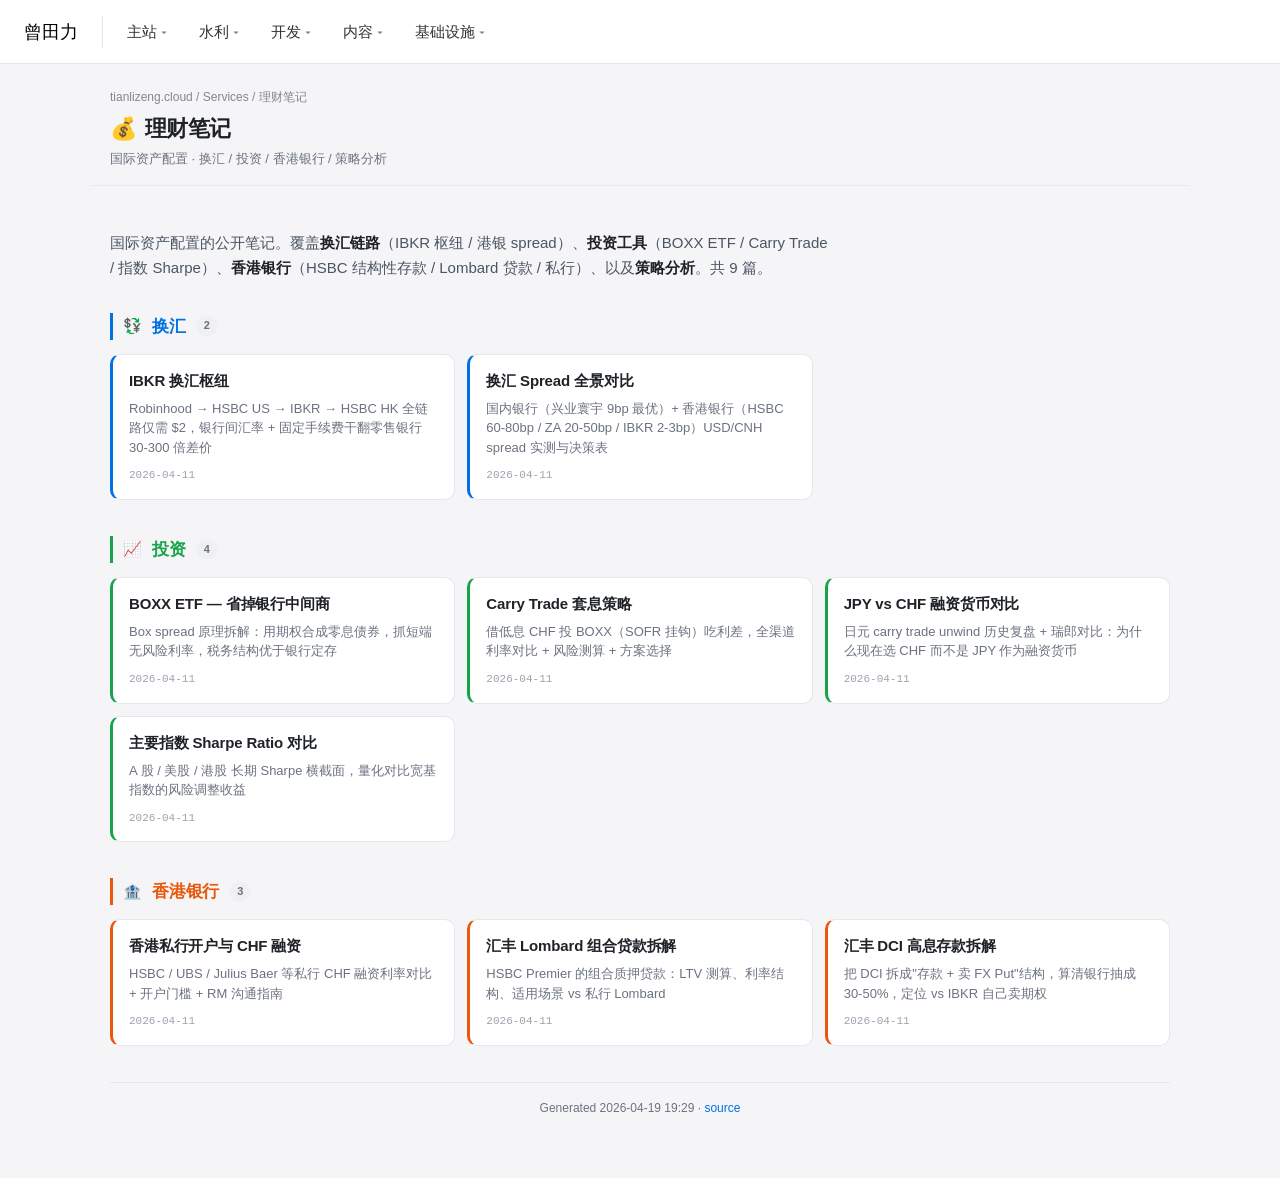
==== site/index.html @ fe96dbc8 "feat: initial assets site — 理财笔记公开版 跨仓读 international-assets/docs/*.md，frontmatter public: true 过滤。 " ====
<!DOCTYPE html>
<html lang="zh-CN">
<head>
<meta charset="utf-8">
<meta name="viewport" content="width=device-width,initial-scale=1">
<title>理财笔记 — tianlizeng.cloud</title>
<meta name="description" content="国际资产配置笔记 · 换汇 / 投资 / 香港银行 / 策略分析">
<style>
/* tianlizeng.cloud 站群统一站内样式 (SSOT)
 * 来源：~/Dev/devtools/lib/templates/site-content.css
 * 编辑这里 → /site-content-refresh 同步到所有消费者站
 * 视觉对标：services 页 (~/Dev/website/components/service-dashboard.tsx)
 */

/* ===== 页面骨架 ===== */
body.tlz-page {
  background: #f5f5f7;
  color: #1d1d1f;
  font-family: -apple-system, BlinkMacSystemFont, 'PingFang SC', 'Helvetica Neue', Helvetica, Arial, sans-serif;
  margin: 0;
}

.tlz-container {
  max-width: 1280px;
  margin: 0 auto;
  padding: 0 24px 48px;
}
@media (min-width: 768px) {
  .tlz-container { padding: 0 32px 48px; }
}

/* ===== Stats bar（统计条，site-header 之下）===== */
.tlz-stats-bar {
  display: flex; flex-wrap: wrap; align-items: center; justify-content: center;
  gap: 16px;
  margin: 24px 0 32px;
  font-size: 14px; color: #86868b;
}
.tlz-stats-bar > * { display: inline-flex; align-items: center; gap: 6px; }
.tlz-stats-bar strong { color: #1d1d1f; font-weight: 500; }

/* ===== Search box ===== */
.tlz-search-wrap {
  position: relative;
  width: 100%; max-width: 448px;
  margin: 0 auto 32px;
}
.tlz-search {
  width: 100%; box-sizing: border-box;
  padding: 10px 16px 10px 40px;
  background: rgba(255,255,255,0.5);
  -webkit-backdrop-filter: blur(20px);
  backdrop-filter: blur(20px);
  border: 1px solid rgba(255,255,255,0.6);
  border-radius: 12px;
  font: 14px/1.4 inherit;
  color: #1d1d1f; outline: none;
  transition: border-color 0.15s, box-shadow 0.15s;
}
.tlz-search:focus {
  border-color: rgba(0,113,227,0.3);
  box-shadow: 0 0 0 3px rgba(0,113,227,0.20);
}
.tlz-search::placeholder { color: rgba(134,134,139,0.6); }

/* ===== Filter buttons ===== */
.tlz-filters { display: flex; flex-wrap: wrap; gap: 8px; justify-content: center; margin-bottom: 24px; }
.tlz-btn {
  padding: 6px 14px;
  background: rgba(255,255,255,0.5);
  -webkit-backdrop-filter: blur(20px);
  backdrop-filter: blur(20px);
  border: 1px solid rgba(255,255,255,0.6);
  border-radius: 999px;
  font: 13px/1 inherit; color: #6b7280;
  cursor: pointer;
  transition: all 0.15s;
}
.tlz-btn:hover { background: rgba(255,255,255,0.7); color: #1d1d1f; }
.tlz-btn.active { background: #1f2328; color: #fff; border-color: #1f2328; }

/* ===== Section（一个分组）===== */
.tlz-section { margin-bottom: 40px; }
.tlz-section-title {
  display: flex; align-items: center; gap: 8px;
  margin-bottom: 16px;
  font-size: 18px; font-weight: 600; color: #1d1d1f;
}
.tlz-section-title .tlz-icon { font-size: 20px; line-height: 1; }
.tlz-section-title .tlz-count { font-size: 12px; color: #86868b; font-weight: 400; margin-left: 4px; }

/* ===== Grid ===== */
.tlz-grid {
  display: grid;
  grid-template-columns: 1fr;
  gap: 8px;
}
@media (min-width: 768px) {
  .tlz-grid { grid-template-columns: 1fr 1fr; }
}

/* ===== Card（玻璃卡片，所有 list item 都用这个）===== */
.tlz-card {
  display: flex; align-items: center; gap: 12px;
  background: rgba(255,255,255,0.5);
  -webkit-backdrop-filter: blur(20px);
  backdrop-filter: blur(20px);
  border: 1px solid rgba(255,255,255,0.6);
  border-radius: 12px;
  padding: 12px 16px;
  text-decoration: none; color: inherit;
  transition: all 0.2s;
}
.tlz-card:hover {
  background: rgba(255,255,255,0.7);
  box-shadow: 0 4px 12px rgba(0,0,0,0.06);
}
.tlz-card-body { min-width: 0; flex: 1; }
.tlz-card-header { display: flex; align-items: center; gap: 8px; }
.tlz-card-name {
  font-size: 14px; font-weight: 500; color: #1d1d1f;
  overflow: hidden; text-overflow: ellipsis; white-space: nowrap;
}
.tlz-card-meta {
  font-size: 10px; color: #86868b;
  font-family: ui-monospace, SFMono-Regular, Menlo, monospace;
  flex-shrink: 0;
}
.tlz-card-desc {
  font-size: 12px; color: #86868b;
  margin-top: 2px;
  overflow: hidden; text-overflow: ellipsis; white-space: nowrap;
}
.tlz-card-tail { display: flex; align-items: center; gap: 8px; flex-shrink: 0; }

/* Card 行式变体（logs 时间线用）*/
.tlz-card--row .tlz-card-body { display: grid; grid-template-columns: 100px 1fr; gap: 12px; align-items: baseline; }
.tlz-card--row .tlz-card-meta { font-size: 12px; }

/* ===== Status dot ===== */
.tlz-dot { width: 10px; height: 10px; border-radius: 50%; flex-shrink: 0; display: inline-block; }
.tlz-dot--ok { background: #34c759; }
.tlz-dot--bad { background: #ff3b30; }
.tlz-dot--warn { background: #ff9500; }
.tlz-dot--unknown { background: #d2d2d7; }

/* ===== Tag chip ===== */
.tlz-tag {
  display: inline-block;
  background: rgba(0,0,0,0.06); color: #495057;
  font-size: 10px; font-weight: 500;
  padding: 1px 7px; border-radius: 4px;
  margin-right: 4px;
}

/* ===== Lock icon (CF Access 标识) ===== */
.tlz-lock {
  display: inline-block; width: 12px; height: 12px;
  vertical-align: middle; opacity: 0.5;
}

/* ===== Footer ===== */
.tlz-footer {
  text-align: center; color: #86868b; font-size: 12px;
  margin-top: 48px; padding: 24px 0;
  border-top: 1px solid rgba(0,0,0,0.05);
}
.tlz-footer a { color: #0071e3; text-decoration: none; }
.tlz-footer a:hover { text-decoration: underline; }

/* ===== Hidden helper ===== */
.tlz-hidden { display: none !important; }


:root{--bg:#f5f5f7;--card:#fff;--border:#e5e7eb;--text:#1f2328;--muted:#6b7280;--accent:#0071E3;}
*{margin:0;padding:0;box-sizing:border-box;}
body{background:var(--bg);color:var(--text);font:400 15px/1.6 -apple-system,BlinkMacSystemFont,'PingFang SC','Helvetica Neue',Helvetica,Arial,sans-serif;min-height:100vh;}
.tlz-container{max-width:1100px;margin:0 auto;padding:24px 20px 60px;}
a{color:var(--accent);}


.intro{max-width:720px;margin:20px 0 32px;color:#4b5563;font-size:15px;line-height:1.7;}
.intro strong{color:#1f2328;}
.group{margin-bottom:36px;}
.group-title{display:flex;align-items:center;gap:10px;margin-bottom:14px;padding-left:10px;border-left:3px solid var(--c);}
.group-title h2{font-size:17px;font-weight:700;letter-spacing:-0.01em;color:var(--c);}
.group-title .count{background:#eef0f2;color:var(--muted);font-size:11px;font-weight:600;padding:1px 8px;border-radius:10px;}
.grid{display:grid;grid-template-columns:repeat(auto-fill,minmax(300px,1fr));gap:12px;}
.card{background:var(--card);border:1px solid var(--border);border-left:3px solid var(--c);border-radius:10px;padding:14px 16px;transition:box-shadow .15s,transform .15s;text-decoration:none;color:inherit;display:flex;flex-direction:column;gap:6px;}
.card:hover{box-shadow:0 6px 16px rgba(0,0,0,.07);transform:translateY(-1px);}
.card .title{font-size:15px;font-weight:600;letter-spacing:-0.01em;color:#1f2328;}
.card .abstract{font-size:13px;color:var(--muted);line-height:1.5;}
.card .meta{font-size:11px;color:#9ca3af;font-family:ui-monospace,monospace;margin-top:auto;padding-top:4px;}
footer{margin-top:36px;padding-top:16px;border-top:1px solid var(--border);text-align:center;color:var(--muted);font-size:12px;}
footer a{text-decoration:none;}

</style>
</head>
<body>
<style>
  /* ============================================================
     Mega Menu · HSBC-style unified light (R7.2)
     - Brand bar 64px · 单色浅灰 panel 全 4 列等宽
     - hover 触发 · 150ms 延迟关闭 · display:none 默认严格隐藏
     - html/body overflow-x:hidden 防横滚兜底
  ============================================================ */

  :root {
    --tlz-bg-panel:       #F5F5F5;
    --tlz-text-primary:   #111111;
    --tlz-text-secondary: #333333;
    --tlz-border-subtle:  #E5E5E5;
    --tlz-border-divider: #E0E0E0;
    --tlz-badge-border:   #BFBFBF;
    --tlz-badge-text:     #6B7177;
    --tlz-accent:         #D40000;
  }

  html, body { overflow-x: hidden; }
  body { padding-top: 64px !important; }

  .tlz-nav-stack {
    position: fixed; top: 0; left: 0; right: 0; z-index: 9999;
    font: 400 15px/1 -apple-system, BlinkMacSystemFont, 'PingFang SC', 'Helvetica Neue', sans-serif;
  }

  /* ===== Brand bar ===== */
  .tlz-nav {
    height: 64px;
    background: #FFFFFF;
    border-bottom: 1px solid var(--tlz-border-subtle);
    display: flex; align-items: center;
  }
  .tlz-nav-inner {
    max-width: 1280px; width: 100%; margin: 0 auto;
    padding: 0 24px; display: flex; align-items: center;
    min-width: 0;
  }
  .tlz-nav-brand {
    font-weight: 500; font-size: 18px; color: #000;
    text-decoration: none; transition: color 0.12s;
    flex-shrink: 0;
  }
  .tlz-nav-brand:hover { color: var(--tlz-accent); }
  .tlz-nav-sep { width: 1px; height: 32px; background: var(--tlz-border-subtle); margin: 0 24px; flex-shrink: 0; }

  .tlz-nav-triggers { display: flex; align-items: center; gap: 32px; flex: 1; min-width: 0; }
  .tlz-nav .mega-trigger {
    background: transparent; border: 0;
    font: inherit; font-size: 15px; font-weight: 400;
    color: var(--tlz-text-secondary);
    padding: 8px 0; cursor: pointer;
    display: inline-flex; align-items: center; gap: 4px;
    transition: color 0.12s; white-space: nowrap;
  }
  .tlz-nav .mega-trigger::after {
    content: "\25be"; font-size: 12px; opacity: 0.6;
    transition: transform 0.18s ease-out;
  }
  .tlz-nav .mega-trigger:hover { color: #000; }
  .tlz-nav .mega-trigger[aria-expanded="true"] { color: #000; font-weight: 500; }
  .tlz-nav .mega-trigger[aria-expanded="true"]::after { transform: rotate(180deg); }
  .tlz-nav .mega-trigger.current { color: #000; font-weight: 500; }

  /* ===== Mega Panel · 默认完全隐藏 ===== */
  .tlz-mega-panel {
    position: fixed; top: 64px; left: 0; right: 0;
    background: var(--tlz-bg-panel);
    display: none;
    max-height: calc(100vh - 64px);
    overflow-y: auto;
    box-shadow: 0 8px 16px -8px rgba(0,0,0,0.08);
  }
  .tlz-mega-panel[data-open="true"] { display: block; }

  /* 内部 max-width 1280px 居中 · 4 列等宽 */
  .tlz-mega-inner {
    max-width: 1280px; width: 100%;
    margin: 0 auto;
    padding: 40px 48px;
    display: grid;
    grid-template-columns: repeat(4, minmax(0, 1fr));
    gap: 0;
    min-height: 320px;
  }

  .tlz-mega-col {
    padding: 0 24px;
    border-right: 1px solid var(--tlz-border-divider);
    min-width: 0;
  }
  .tlz-mega-col:first-child { padding-left: 0; }
  .tlz-mega-col:last-child { border-right: 0; padding-right: 0; }

  /* Group */
  .tlz-mega-group { margin-bottom: 24px; }
  .tlz-mega-group:last-child { margin-bottom: 0; }
  .tlz-mega-group h3 {
    font-size: 15px; font-weight: 600; color: var(--tlz-text-primary);
    margin: 0 0 12px;
  }
  .tlz-mega-group ul { list-style: none; padding: 0; margin: 0; }
  .tlz-mega-group a {
    display: inline-flex; align-items: center; gap: 8px;
    color: var(--tlz-text-secondary); text-decoration: none;
    font-size: 14px; font-weight: 400; line-height: 28px;
    transition: color 0.12s;
  }
  .tlz-mega-group a:hover { color: var(--tlz-accent); }

  /* CF badge（统一浅灰规格） */
  .tlz-mega-group .cf-badge {
    height: 18px; padding: 0 6px;
    display: inline-flex; align-items: center;
    font-size: 10px; font-weight: 500; letter-spacing: 0.05em;
    color: var(--tlz-badge-text);
    background: transparent;
    border: 1px solid var(--tlz-badge-border);
    border-radius: 3px;
    flex-shrink: 0;
  }

  /* Hamburger */
  .tlz-nav-hamburger {
    display: none; background: transparent; border: 0;
    color: var(--tlz-text-secondary); padding: 8px; margin-left: auto;
    cursor: pointer; font-size: 20px;
  }

  /* ===== 响应式 ===== */
  @media (max-width: 1023px) {
    .tlz-mega-inner {
      grid-template-columns: repeat(2, minmax(0, 1fr));
      padding: 32px 24px;
    }
    .tlz-mega-col:nth-child(2n) { border-right: 0; padding-right: 0; }
    .tlz-mega-col:nth-child(n+3) {
      padding-top: 24px; margin-top: 24px;
      border-top: 1px solid var(--tlz-border-divider);
    }
    .tlz-mega-col:nth-child(3) { padding-left: 0; }
  }

  @media (max-width: 768px) {
    body { padding-top: 56px !important; }
    .tlz-nav { height: 56px; }
    .tlz-nav-inner { padding: 0 16px; }
    .tlz-nav-sep { display: none; }
    .tlz-nav-triggers { display: none; }
    .tlz-nav-hamburger { display: inline-flex; }

    .tlz-nav-stack[data-mobile-open="true"] .tlz-nav-triggers {
      display: flex; flex-direction: column; align-items: stretch;
      position: fixed; top: 56px; left: 0; right: 0; bottom: 0;
      background: #FFFFFF;
      padding: 0; gap: 0; overflow-y: auto; z-index: 10000;
    }
    .tlz-nav-stack[data-mobile-open="true"] .mega-trigger {
      width: 100%; justify-content: space-between;
      padding: 16px 20px; border-radius: 0;
      border-bottom: 1px solid var(--tlz-border-subtle);
      font-size: 16px;
    }

    .tlz-mega-panel {
      top: 56px; max-height: calc(100vh - 56px);
      position: static; box-shadow: none;
    }
    .tlz-mega-inner {
      grid-template-columns: 1fr;
      padding: 16px 20px;
    }
    .tlz-mega-col {
      padding: 0 !important;
      border-right: 0 !important;
      border-top: 0 !important;
      margin-top: 16px !important;
    }
    .tlz-mega-col:first-child { margin-top: 0 !important; }
  }
</style>
<div class="tlz-nav-stack" data-mobile-open="false">
<nav class="tlz-nav" aria-label="站群导航"><div class="tlz-nav-inner">
  <a class="tlz-nav-brand" href="https://tianlizeng.cloud/" data-site="home">曾田力</a>
  <div class="tlz-nav-sep" aria-hidden="true"></div>
  <div class="tlz-nav-triggers" role="menubar">
    <button class="mega-trigger" data-cat="home" role="menuitem" aria-haspopup="menu" aria-expanded="false" aria-controls="mega-panel-home">主站</button>
    <button class="mega-trigger" data-cat="hydro" role="menuitem" aria-haspopup="menu" aria-expanded="false" aria-controls="mega-panel-hydro">水利</button>
    <button class="mega-trigger" data-cat="dev" role="menuitem" aria-haspopup="menu" aria-expanded="false" aria-controls="mega-panel-dev">开发</button>
    <button class="mega-trigger" data-cat="content" role="menuitem" aria-haspopup="menu" aria-expanded="false" aria-controls="mega-panel-content">内容</button>
    <button class="mega-trigger" data-cat="infra" role="menuitem" aria-haspopup="menu" aria-expanded="false" aria-controls="mega-panel-infra">基础设施</button>
  </div>
  <button class="tlz-nav-hamburger" aria-label="菜单" aria-expanded="false" data-toggle="mobile">☰</button>
</div></nav>
<div class="tlz-mega-panel" data-for="home" id="mega-panel-home" role="menu" aria-label="主站" data-open="false">
  <div class="tlz-mega-inner">
    <div class="tlz-mega-col">
      <div class="tlz-mega-group">
        <h3>关于</h3>
        <ul>
          <li><a href="https://tianlizeng.cloud/about" role="menuitem"><span>关于我</span></a></li>
          <li><a href="https://tianlizeng.cloud/projects" role="menuitem"><span>作品</span></a></li>
          <li><a href="https://tianlizeng.cloud/research" role="menuitem"><span>研究</span></a></li>
          <li><a href="https://tianlizeng.cloud/blog" role="menuitem"><span>博客</span></a></li>
          <li><a href="https://tianlizeng.cloud/life" role="menuitem"><span>生活</span></a></li>
        </ul>
      </div>
    </div>
    <div class="tlz-mega-col">
      <div class="tlz-mega-group">
        <h3>入口</h3>
        <ul>
          <li><a href="https://tianlizeng.cloud/services" role="menuitem"><span>服务总览</span></a></li>
          <li><a href="https://stack.tianlizeng.cloud" role="menuitem"><span>Stack</span></a></li>
          <li><a href="https://cmds.tianlizeng.cloud" role="menuitem"><span>CC Docs</span><span class="cf-badge">CF</span></a></li>
          <li><a href="https://dashboard.tianlizeng.cloud" role="menuitem"><span>Dashboard</span></a></li>
          <li><a href="https://logs.tianlizeng.cloud" role="menuitem"><span>Logs</span><span class="cf-badge">CF</span></a></li>
          <li><a href="https://tianlizeng.cloud/search" role="menuitem"><span>搜索</span></a></li>
        </ul>
      </div>
    </div>
    <div class="tlz-mega-col">
    </div>
    <div class="tlz-mega-col">
    </div>
  </div>
</div>
<div class="tlz-mega-panel" data-for="hydro" id="mega-panel-hydro" role="menu" aria-label="水利" data-open="false">
  <div class="tlz-mega-inner">
    <div class="tlz-mega-col">
      <div class="tlz-mega-group">
        <h3>主平台</h3>
        <ul>
          <li><a href="https://hydro.tianlizeng.cloud" role="menuitem"><span>Hydro Toolkit</span></a></li>
        </ul>
      </div>
    </div>
    <div class="tlz-mega-col">
      <div class="tlz-mega-group">
        <h3>水资源/调度</h3>
        <ul>
          <li><a href="https://hydro-annual.tianlizeng.cloud" role="menuitem"><span>水资源年报</span></a></li>
          <li><a href="https://hydro-reservoir.tianlizeng.cloud" role="menuitem"><span>水库群调度</span></a></li>
          <li><a href="https://hydro-district.tianlizeng.cloud" role="menuitem"><span>河区调度</span></a></li>
        </ul>
      </div>
    </div>
    <div class="tlz-mega-col">
      <div class="tlz-mega-group">
        <h3>评估/编码</h3>
        <ul>
          <li><a href="https://hydro-efficiency.tianlizeng.cloud" role="menuitem"><span>水效评估</span></a></li>
          <li><a href="https://hydro-geocode.tianlizeng.cloud" role="menuitem"><span>地理编码</span></a></li>
          <li><a href="https://hydro-capacity.tianlizeng.cloud" role="menuitem"><span>纳污能力</span></a></li>
        </ul>
      </div>
    </div>
    <div class="tlz-mega-col">
      <div class="tlz-mega-group">
        <h3>风险/降雨</h3>
        <ul>
          <li><a href="https://hydro-risk.tianlizeng.cloud" role="menuitem"><span>风险图数据</span></a></li>
          <li><a href="https://hydro-rainfall.tianlizeng.cloud" role="menuitem"><span>降雨径流</span></a></li>
          <li><a href="https://hydro-irrigation.tianlizeng.cloud" role="menuitem"><span>灌溉需水</span></a></li>
        </ul>
      </div>
    </div>
  </div>
</div>
<div class="tlz-mega-panel" data-for="dev" id="mega-panel-dev" role="menu" aria-label="开发" data-open="false">
  <div class="tlz-mega-inner">
    <div class="tlz-mega-col">
      <div class="tlz-mega-group">
        <h3>子域服务</h3>
        <ul>
          <li><a href="https://dashboard.tianlizeng.cloud" role="menuitem"><span>Repo Dashboard</span></a></li>
          <li><a href="https://cclog.tianlizeng.cloud" role="menuitem"><span>CC 会话日志</span></a></li>
          <li><a href="https://logs.tianlizeng.cloud" role="menuitem"><span>Logs</span><span class="cf-badge">CF</span></a></li>
          <li><a href="https://dockit.tianlizeng.cloud" role="menuitem"><span>Dockit</span></a></li>
          <li><a href="https://stack.tianlizeng.cloud" role="menuitem"><span>Stack</span><span class="cf-badge">CF</span></a></li>
          <li><a href="https://cmds.tianlizeng.cloud" role="menuitem"><span>CC Docs</span><span class="cf-badge">CF</span></a></li>
          <li><a href="https://playbooks.tianlizeng.cloud" role="menuitem"><span>Playbooks</span><span class="cf-badge">CF</span></a></li>
        </ul>
      </div>
    </div>
    <div class="tlz-mega-col">
      <div class="tlz-mega-group">
        <h3>工具库</h3>
        <ul>
          <li><a href="https://github.com/zengtianli/cc-configs" role="menuitem"><span>cc-configs</span></a></li>
          <li><a href="https://github.com/zengtianli/devtools" role="menuitem"><span>devtools</span></a></li>
          <li><a href="https://github.com/zengtianli/doctools" role="menuitem"><span>doctools</span></a></li>
          <li><a href="https://github.com/zengtianli/mactools" role="menuitem"><span>mactools</span></a></li>
          <li><a href="https://github.com/zengtianli/clashx" role="menuitem"><span>clashx</span></a></li>
          <li><a href="https://github.com/zengtianli/hydro-apps" role="menuitem"><span>hydro-apps</span></a></li>
          <li><a href="https://github.com/zengtianli/hydro-qgis" role="menuitem"><span>hydro-qgis</span></a></li>
          <li><a href="https://github.com/zengtianli/downloads-organizer" role="menuitem"><span>downloads-organizer</span></a></li>
        </ul>
      </div>
    </div>
    <div class="tlz-mega-col">
      <div class="tlz-mega-group">
        <h3>Raycast / 配置</h3>
        <ul>
          <li><a href="https://github.com/zengtianli/dockit-raycast" role="menuitem"><span>dockit-raycast</span></a></li>
          <li><a href="https://github.com/zengtianli/raycast" role="menuitem"><span>raycast</span></a></li>
          <li><a href="https://github.com/zengtianli/configs" role="menuitem"><span>configs</span></a></li>
          <li><a href="https://github.com/zengtianli/dotfiles" role="menuitem"><span>dotfiles</span></a></li>
        </ul>
      </div>
    </div>
    <div class="tlz-mega-col">
    </div>
  </div>
</div>
<div class="tlz-mega-panel" data-for="content" id="mega-panel-content" role="menu" aria-label="内容" data-open="false">
  <div class="tlz-mega-inner">
    <div class="tlz-mega-col">
      <div class="tlz-mega-group">
        <h3>日志 / 知识</h3>
        <ul>
          <li><a href="https://logs.tianlizeng.cloud" role="menuitem"><span>Logs</span><span class="cf-badge">CF</span></a></li>
          <li><a href="https://docs.tianlizeng.cloud" role="menuitem"><span>知识库</span><span class="cf-badge">CF</span></a></li>
          <li><a href="https://audiobook.tianlizeng.cloud" role="menuitem"><span>有声书</span></a></li>
          <li><a href="https://cclog.tianlizeng.cloud" role="menuitem"><span>CC 会话</span></a></li>
          <li><a href="https://playbooks.tianlizeng.cloud" role="menuitem"><span>Playbooks</span><span class="cf-badge">CF</span></a></li>
        </ul>
      </div>
    </div>
    <div class="tlz-mega-col">
      <div class="tlz-mega-group">
        <h3>投资</h3>
        <ul>
          <li><a href="https://assets.tianlizeng.cloud" role="menuitem"><span>理财笔记</span></a></li>
          <li><a href="https://cc-options.tianlizeng.cloud" role="menuitem"><span>QQQ CC Dashboard</span><span class="cf-badge">CF</span></a></li>
        </ul>
      </div>
    </div>
    <div class="tlz-mega-col">
    </div>
    <div class="tlz-mega-col">
    </div>
  </div>
</div>
<div class="tlz-mega-panel" data-for="infra" id="mega-panel-infra" role="menu" aria-label="基础设施" data-open="false">
  <div class="tlz-mega-inner">
    <div class="tlz-mega-col">
      <div class="tlz-mega-group">
        <h3>监控 / 自动化</h3>
        <ul>
          <li><a href="https://status.tianlizeng.cloud" role="menuitem"><span>Uptime Kuma</span><span class="cf-badge">CF</span></a></li>
          <li><a href="https://n8n.tianlizeng.cloud" role="menuitem"><span>n8n</span><span class="cf-badge">CF</span></a></li>
        </ul>
      </div>
    </div>
    <div class="tlz-mega-col">
      <div class="tlz-mega-group">
        <h3>代理</h3>
        <ul>
          <li><a href="https://proxy.tianlizeng.cloud" role="menuitem"><span>OAuth Proxy</span><span class="cf-badge">CF</span></a></li>
          <li><a href="https://panel.tianlizeng.cloud" role="menuitem"><span>Marzban</span></a></li>
          <li><a href="https://sub.tianlizeng.cloud" role="menuitem"><span>Marzban 订阅</span></a></li>
        </ul>
      </div>
    </div>
    <div class="tlz-mega-col">
      <div class="tlz-mega-group">
        <h3>WEBHOOK</h3>
        <ul>
          <li><a href="https://webhook.tianlizeng.cloud" role="menuitem"><span>Webhook</span></a></li>
        </ul>
      </div>
    </div>
    <div class="tlz-mega-col">
    </div>
  </div>
</div>
</div>
<script>(function(){
  var stack=document.querySelector('.tlz-nav-stack');
  if(!stack)return;
  var triggers=stack.querySelectorAll('.mega-trigger');
  var panels=stack.querySelectorAll('.tlz-mega-panel');
  var hamburger=stack.querySelector('.tlz-nav-hamburger');
  var activeKey=null,hideTimer=null;
  function hideAll(){
    panels.forEach(function(p){p.setAttribute('data-open','false');});
    triggers.forEach(function(t){t.setAttribute('aria-expanded','false');});
    activeKey=null;
  }
  function show(k){
    if(hideTimer){clearTimeout(hideTimer);hideTimer=null;}
    if(activeKey===k)return;
    hideAll();
    var t=stack.querySelector('.mega-trigger[data-cat="'+k+'"]');
    var p=stack.querySelector('.tlz-mega-panel[data-for="'+k+'"]');
    if(!t||!p)return;
    t.setAttribute('aria-expanded','true');
    p.setAttribute('data-open','true');
    activeKey=k;
  }
  function schedHide(){if(hideTimer)clearTimeout(hideTimer);hideTimer=setTimeout(hideAll,160);}
  triggers.forEach(function(t){
    var k=t.getAttribute('data-cat');
    t.addEventListener('mouseenter',function(){show(k);});
    t.addEventListener('click',function(e){e.preventDefault();if(activeKey===k)hideAll();else show(k);});
    t.addEventListener('mouseleave',schedHide);
  });
  panels.forEach(function(p){
    p.addEventListener('mouseenter',function(){if(hideTimer){clearTimeout(hideTimer);hideTimer=null;}});
    p.addEventListener('mouseleave',schedHide);
  });
  document.addEventListener('click',function(e){if(!stack.contains(e.target))hideAll();});
  document.addEventListener('keydown',function(e){if(e.key==='Escape')hideAll();});
  if(hamburger){
    hamburger.addEventListener('click',function(){
      var open=stack.getAttribute('data-mobile-open')==='true';
      stack.setAttribute('data-mobile-open',open?'false':'true');
      hamburger.setAttribute('aria-expanded',open?'false':'true');
      if(open)hideAll();
    });
  }
  // current highlight
  var host=location.hostname;
  var noCur=["hammerspoon.tianlizeng.cloud", "audiobook.tianlizeng.cloud", "auggie.tianlizeng.cloud", "proxy.tianlizeng.cloud"];
  var hostMap={"stack.tianlizeng.cloud": "home", "cmds.tianlizeng.cloud": "home", "dashboard.tianlizeng.cloud": "dev", "logs.tianlizeng.cloud": "content", "docs.tianlizeng.cloud": "content", "audiobook.tianlizeng.cloud": "content", "cclog.tianlizeng.cloud": "content", "playbooks.tianlizeng.cloud": "content", "cc-options.tianlizeng.cloud": "content", "assets.tianlizeng.cloud": "content", "status.tianlizeng.cloud": "infra", "n8n.tianlizeng.cloud": "infra", "panel.tianlizeng.cloud": "infra", "sub.tianlizeng.cloud": "infra", "webhook.tianlizeng.cloud": "infra"};
  var curKey=null;
  if(noCur.indexOf(host)===-1){
    curKey=hostMap[host]||null;
    if(!curKey && (host==='hydro.tianlizeng.cloud' || host.indexOf('hydro-')===0)) curKey='hydro';
    if(!curKey && host==='tianlizeng.cloud') curKey='home';
  }
  if(curKey){
    var t=stack.querySelector('.mega-trigger[data-cat="'+curKey+'"]');
    if(t)t.classList.add('current');
  }
})();</script>

<style>
  .tlz-site-header {
    max-width: 1100px; margin: 0 auto; padding: 24px 20px 16px;
    border-bottom: 1px solid rgba(0,0,0,0.05);
    font: 400 14px/1.5 -apple-system, BlinkMacSystemFont, 'PingFang SC', Helvetica, sans-serif;
  }
  .tlz-site-header .tlz-crumb {
    font-size: 12px; color: #86868b; margin-bottom: 6px;
  }
  .tlz-site-header .tlz-crumb a {
    color: #86868b; text-decoration: none;
  }
  .tlz-site-header .tlz-crumb a:hover { color: #0071E3; }
  .tlz-site-header h1 {
    font-size: 22px; font-weight: 700; letter-spacing: -0.02em;
    color: #1f2328; margin: 0;
  }
  .tlz-site-header h1 .tlz-icon { margin-right: 8px; }
  .tlz-site-header .tlz-tagline {
    font-size: 13px; color: #6b7280; margin: 4px 0 0;
  }
</style>
<header class="tlz-site-header">
  <div class="tlz-crumb"><a href="https://tianlizeng.cloud/">tianlizeng.cloud</a> / <a href="https://tianlizeng.cloud/services">Services</a> / <span>理财笔记</span></div>
  <h1><span class="tlz-icon">💰</span>理财笔记</h1>
  <p class="tlz-tagline">国际资产配置 · 换汇 / 投资 / 香港银行 / 策略分析</p>
</header>

<div class="tlz-container">
  <p class="intro">国际资产配置的公开笔记。覆盖<strong>换汇链路</strong>（IBKR 枢纽 / 港银 spread）、<strong>投资工具</strong>（BOXX ETF / Carry Trade / 指数 Sharpe）、<strong>香港银行</strong>（HSBC 结构性存款 / Lombard 贷款 / 私行）、以及<strong>策略分析</strong>。共 9 篇。</p>
  <section class="group" style="--c:#0071E3">
  <div class="group-title"><span>💱</span><h2>换汇</h2><span class="count">2</span></div>
  <div class="grid"><a class="card" href="ibkr-forex/" style="--c:#0071E3">
  <div class="title">IBKR 换汇枢纽</div>
  <div class="abstract">Robinhood → HSBC US → IBKR → HSBC HK 全链路仅需 $2，银行间汇率 + 固定手续费干翻零售银行 30-300 倍差价</div>
  <div class="meta">2026-04-11</div>
</a>
<a class="card" href="forex-spread/" style="--c:#0071E3">
  <div class="title">换汇 Spread 全景对比</div>
  <div class="abstract">国内银行（兴业寰宇 9bp 最优）+ 香港银行（HSBC 60-80bp / ZA 20-50bp / IBKR 2-3bp）USD/CNH spread 实测与决策表</div>
  <div class="meta">2026-04-11</div>
</a></div>
</section>
<section class="group" style="--c:#16a34a">
  <div class="group-title"><span>📈</span><h2>投资</h2><span class="count">4</span></div>
  <div class="grid"><a class="card" href="boxx-etf/" style="--c:#16a34a">
  <div class="title">BOXX ETF — 省掉银行中间商</div>
  <div class="abstract">Box spread 原理拆解：用期权合成零息债券，抓短端无风险利率，税务结构优于银行定存</div>
  <div class="meta">2026-04-11</div>
</a>
<a class="card" href="carry-trade/" style="--c:#16a34a">
  <div class="title">Carry Trade 套息策略</div>
  <div class="abstract">借低息 CHF 投 BOXX（SOFR 挂钩）吃利差，全渠道利率对比 + 风险测算 + 方案选择</div>
  <div class="meta">2026-04-11</div>
</a>
<a class="card" href="carry-trade-jpy-vs-chf-research/" style="--c:#16a34a">
  <div class="title">JPY vs CHF 融资货币对比</div>
  <div class="abstract">日元 carry trade unwind 历史复盘 + 瑞郎对比：为什么现在选 CHF 而不是 JPY 作为融资货币</div>
  <div class="meta">2026-04-11</div>
</a>
<a class="card" href="index-sharpe/" style="--c:#16a34a">
  <div class="title">主要指数 Sharpe Ratio 对比</div>
  <div class="abstract">A 股 / 美股 / 港股 长期 Sharpe 横截面，量化对比宽基指数的风险调整收益</div>
  <div class="meta">2026-04-11</div>
</a></div>
</section>
<section class="group" style="--c:#ea580c">
  <div class="group-title"><span>🏦</span><h2>香港银行</h2><span class="count">3</span></div>
  <div class="grid"><a class="card" href="private-banking/" style="--c:#ea580c">
  <div class="title">香港私行开户与 CHF 融资</div>
  <div class="abstract">HSBC / UBS / Julius Baer 等私行 CHF 融资利率对比 + 开户门槛 + RM 沟通指南</div>
  <div class="meta">2026-04-11</div>
</a>
<a class="card" href="hsbc-lombard/" style="--c:#ea580c">
  <div class="title">汇丰 Lombard 组合贷款拆解</div>
  <div class="abstract">HSBC Premier 的组合质押贷款：LTV 测算、利率结构、适用场景 vs 私行 Lombard</div>
  <div class="meta">2026-04-11</div>
</a>
<a class="card" href="hsbc-dci/" style="--c:#ea580c">
  <div class="title">汇丰 DCI 高息存款拆解</div>
  <div class="abstract">把 DCI 拆成&quot;存款 + 卖 FX Put&quot;结构，算清银行抽成 30-50%，定位 vs IBKR 自己卖期权</div>
  <div class="meta">2026-04-11</div>
</a></div>
</section>
  <footer>Generated 2026-04-19 19:29 · <a href="https://github.com/zengtianli/assets">source</a></footer>
</div>
</body>
</html>
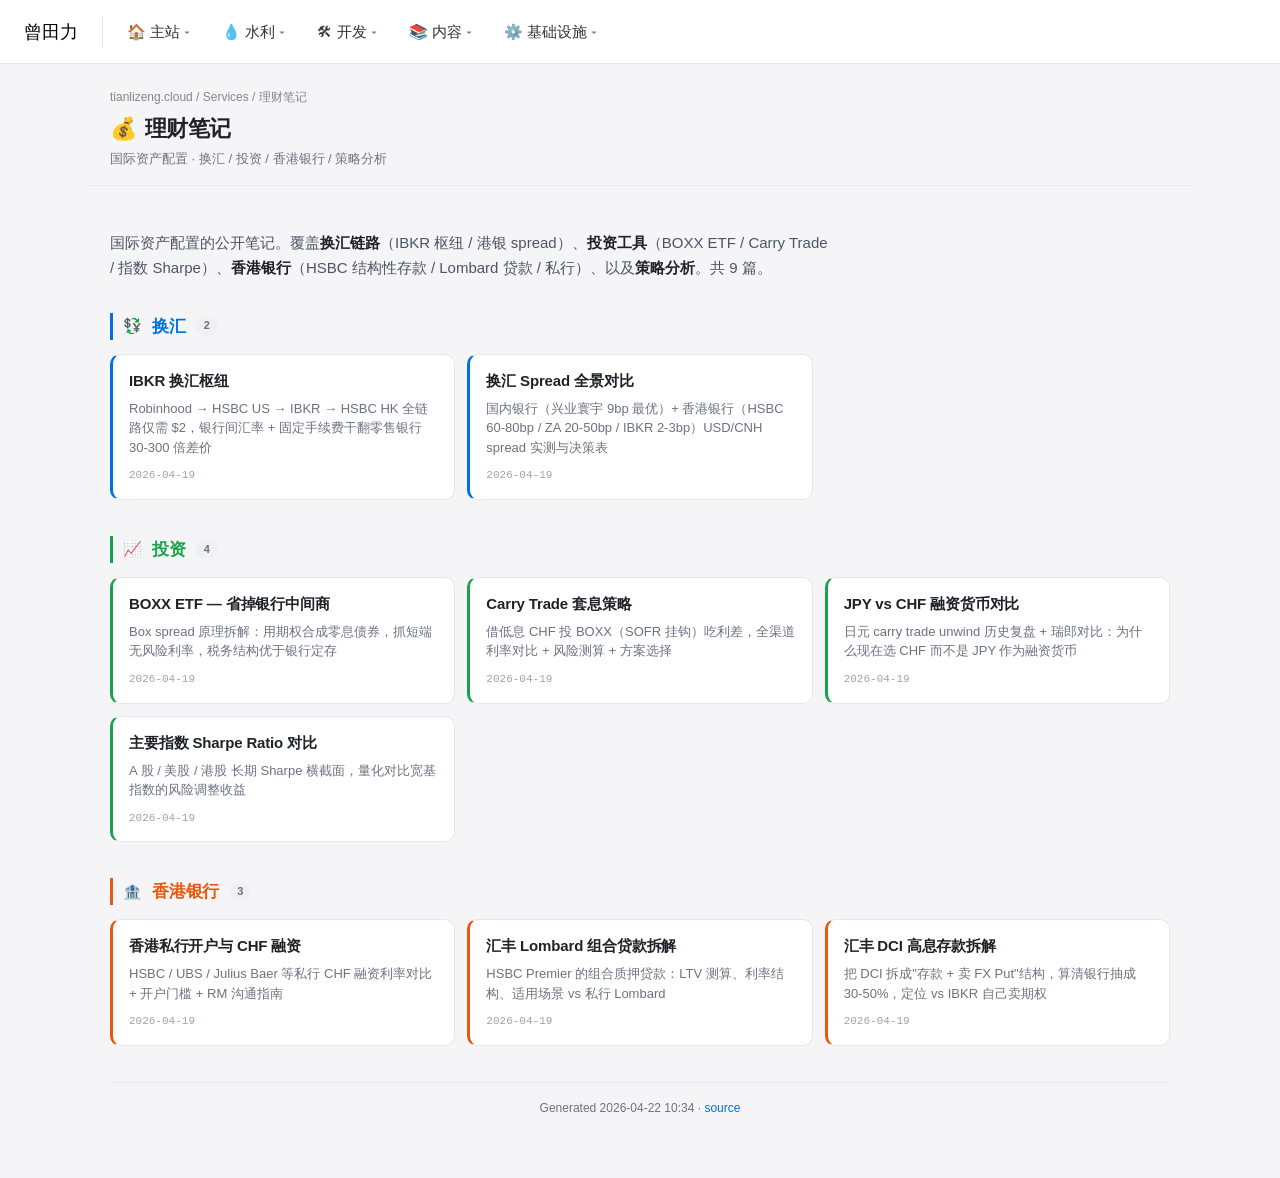
==== commit dce38097: "refactor: adopt shared deploy-static-site.sh + site_templates loader - deploy.sh: 29 lines → 2 lines" ====
--- a/site/index.html
+++ b/site/index.html
@@ -384,15 +384,15 @@
   <a class="tlz-nav-brand" href="https://tianlizeng.cloud/" data-site="home">曾田力</a>
   <div class="tlz-nav-sep" aria-hidden="true"></div>
   <div class="tlz-nav-triggers" role="menubar">
-    <button class="mega-trigger" data-cat="home" role="menuitem" aria-haspopup="menu" aria-expanded="false" aria-controls="mega-panel-home">主站</button>
-    <button class="mega-trigger" data-cat="hydro" role="menuitem" aria-haspopup="menu" aria-expanded="false" aria-controls="mega-panel-hydro">水利</button>
-    <button class="mega-trigger" data-cat="dev" role="menuitem" aria-haspopup="menu" aria-expanded="false" aria-controls="mega-panel-dev">开发</button>
-    <button class="mega-trigger" data-cat="content" role="menuitem" aria-haspopup="menu" aria-expanded="false" aria-controls="mega-panel-content">内容</button>
-    <button class="mega-trigger" data-cat="infra" role="menuitem" aria-haspopup="menu" aria-expanded="false" aria-controls="mega-panel-infra">基础设施</button>
+    <button class="mega-trigger" data-cat="home" role="menuitem" aria-haspopup="menu" aria-expanded="false" aria-controls="mega-panel-home">🏠 主站</button>
+    <button class="mega-trigger" data-cat="hydro" role="menuitem" aria-haspopup="menu" aria-expanded="false" aria-controls="mega-panel-hydro">💧 水利</button>
+    <button class="mega-trigger" data-cat="dev" role="menuitem" aria-haspopup="menu" aria-expanded="false" aria-controls="mega-panel-dev">🛠 开发</button>
+    <button class="mega-trigger" data-cat="content" role="menuitem" aria-haspopup="menu" aria-expanded="false" aria-controls="mega-panel-content">📚 内容</button>
+    <button class="mega-trigger" data-cat="infra" role="menuitem" aria-haspopup="menu" aria-expanded="false" aria-controls="mega-panel-infra">⚙️ 基础设施</button>
   </div>
   <button class="tlz-nav-hamburger" aria-label="菜单" aria-expanded="false" data-toggle="mobile">☰</button>
 </div></nav>
-<div class="tlz-mega-panel" data-for="home" id="mega-panel-home" role="menu" aria-label="主站" data-open="false">
+<div class="tlz-mega-panel" data-for="home" id="mega-panel-home" role="menu" aria-label="🏠 主站" data-open="false">
   <div class="tlz-mega-inner">
     <div class="tlz-mega-col">
       <div class="tlz-mega-group">
@@ -414,7 +414,7 @@
           <li><a href="https://stack.tianlizeng.cloud" role="menuitem"><span>Stack</span></a></li>
           <li><a href="https://cmds.tianlizeng.cloud" role="menuitem"><span>CC Docs</span><span class="cf-badge">CF</span></a></li>
           <li><a href="https://dashboard.tianlizeng.cloud" role="menuitem"><span>Dashboard</span></a></li>
-          <li><a href="https://logs.tianlizeng.cloud" role="menuitem"><span>Logs</span><span class="cf-badge">CF</span></a></li>
+          <li><a href="https://dashboard.tianlizeng.cloud/auggie" role="menuitem"><span>Auggie</span></a></li>
           <li><a href="https://tianlizeng.cloud/search" role="menuitem"><span>搜索</span></a></li>
         </ul>
       </div>
@@ -425,7 +425,7 @@
     </div>
   </div>
 </div>
-<div class="tlz-mega-panel" data-for="hydro" id="mega-panel-hydro" role="menu" aria-label="水利" data-open="false">
+<div class="tlz-mega-panel" data-for="hydro" id="mega-panel-hydro" role="menu" aria-label="💧 水利" data-open="false">
   <div class="tlz-mega-inner">
     <div class="tlz-mega-col">
       <div class="tlz-mega-group">
@@ -467,7 +467,7 @@
     </div>
   </div>
 </div>
-<div class="tlz-mega-panel" data-for="dev" id="mega-panel-dev" role="menu" aria-label="开发" data-open="false">
+<div class="tlz-mega-panel" data-for="dev" id="mega-panel-dev" role="menu" aria-label="🛠 开发" data-open="false">
   <div class="tlz-mega-inner">
     <div class="tlz-mega-col">
       <div class="tlz-mega-group">
@@ -492,9 +492,6 @@
           <li><a href="https://github.com/zengtianli/doctools" role="menuitem"><span>doctools</span></a></li>
           <li><a href="https://github.com/zengtianli/mactools" role="menuitem"><span>mactools</span></a></li>
           <li><a href="https://github.com/zengtianli/clashx" role="menuitem"><span>clashx</span></a></li>
-          <li><a href="https://github.com/zengtianli/hydro-apps" role="menuitem"><span>hydro-apps</span></a></li>
-          <li><a href="https://github.com/zengtianli/hydro-qgis" role="menuitem"><span>hydro-qgis</span></a></li>
-          <li><a href="https://github.com/zengtianli/downloads-organizer" role="menuitem"><span>downloads-organizer</span></a></li>
         </ul>
       </div>
     </div>
@@ -502,10 +499,8 @@
       <div class="tlz-mega-group">
         <h3>Raycast / 配置</h3>
         <ul>
-          <li><a href="https://github.com/zengtianli/dockit-raycast" role="menuitem"><span>dockit-raycast</span></a></li>
           <li><a href="https://github.com/zengtianli/raycast" role="menuitem"><span>raycast</span></a></li>
           <li><a href="https://github.com/zengtianli/configs" role="menuitem"><span>configs</span></a></li>
-          <li><a href="https://github.com/zengtianli/dotfiles" role="menuitem"><span>dotfiles</span></a></li>
         </ul>
       </div>
     </div>
@@ -513,7 +508,7 @@
     </div>
   </div>
 </div>
-<div class="tlz-mega-panel" data-for="content" id="mega-panel-content" role="menu" aria-label="内容" data-open="false">
+<div class="tlz-mega-panel" data-for="content" id="mega-panel-content" role="menu" aria-label="📚 内容" data-open="false">
   <div class="tlz-mega-inner">
     <div class="tlz-mega-col">
       <div class="tlz-mega-group">
@@ -542,7 +537,7 @@
     </div>
   </div>
 </div>
-<div class="tlz-mega-panel" data-for="infra" id="mega-panel-infra" role="menu" aria-label="基础设施" data-open="false">
+<div class="tlz-mega-panel" data-for="infra" id="mega-panel-infra" role="menu" aria-label="⚙️ 基础设施" data-open="false">
   <div class="tlz-mega-inner">
     <div class="tlz-mega-col">
       <div class="tlz-mega-group">
@@ -671,12 +666,12 @@
   <div class="grid"><a class="card" href="ibkr-forex/" style="--c:#0071E3">
   <div class="title">IBKR 换汇枢纽</div>
   <div class="abstract">Robinhood → HSBC US → IBKR → HSBC HK 全链路仅需 $2，银行间汇率 + 固定手续费干翻零售银行 30-300 倍差价</div>
-  <div class="meta">2026-04-11</div>
+  <div class="meta">2026-04-19</div>
 </a>
 <a class="card" href="forex-spread/" style="--c:#0071E3">
   <div class="title">换汇 Spread 全景对比</div>
   <div class="abstract">国内银行（兴业寰宇 9bp 最优）+ 香港银行（HSBC 60-80bp / ZA 20-50bp / IBKR 2-3bp）USD/CNH spread 实测与决策表</div>
-  <div class="meta">2026-04-11</div>
+  <div class="meta">2026-04-19</div>
 </a></div>
 </section>
 <section class="group" style="--c:#16a34a">
@@ -684,22 +679,22 @@
   <div class="grid"><a class="card" href="boxx-etf/" style="--c:#16a34a">
   <div class="title">BOXX ETF — 省掉银行中间商</div>
   <div class="abstract">Box spread 原理拆解：用期权合成零息债券，抓短端无风险利率，税务结构优于银行定存</div>
-  <div class="meta">2026-04-11</div>
+  <div class="meta">2026-04-19</div>
 </a>
 <a class="card" href="carry-trade/" style="--c:#16a34a">
   <div class="title">Carry Trade 套息策略</div>
   <div class="abstract">借低息 CHF 投 BOXX（SOFR 挂钩）吃利差，全渠道利率对比 + 风险测算 + 方案选择</div>
-  <div class="meta">2026-04-11</div>
+  <div class="meta">2026-04-19</div>
 </a>
 <a class="card" href="carry-trade-jpy-vs-chf-research/" style="--c:#16a34a">
   <div class="title">JPY vs CHF 融资货币对比</div>
   <div class="abstract">日元 carry trade unwind 历史复盘 + 瑞郎对比：为什么现在选 CHF 而不是 JPY 作为融资货币</div>
-  <div class="meta">2026-04-11</div>
+  <div class="meta">2026-04-19</div>
 </a>
 <a class="card" href="index-sharpe/" style="--c:#16a34a">
   <div class="title">主要指数 Sharpe Ratio 对比</div>
   <div class="abstract">A 股 / 美股 / 港股 长期 Sharpe 横截面，量化对比宽基指数的风险调整收益</div>
-  <div class="meta">2026-04-11</div>
+  <div class="meta">2026-04-19</div>
 </a></div>
 </section>
 <section class="group" style="--c:#ea580c">
@@ -707,20 +702,20 @@
   <div class="grid"><a class="card" href="private-banking/" style="--c:#ea580c">
   <div class="title">香港私行开户与 CHF 融资</div>
   <div class="abstract">HSBC / UBS / Julius Baer 等私行 CHF 融资利率对比 + 开户门槛 + RM 沟通指南</div>
-  <div class="meta">2026-04-11</div>
+  <div class="meta">2026-04-19</div>
 </a>
 <a class="card" href="hsbc-lombard/" style="--c:#ea580c">
   <div class="title">汇丰 Lombard 组合贷款拆解</div>
   <div class="abstract">HSBC Premier 的组合质押贷款：LTV 测算、利率结构、适用场景 vs 私行 Lombard</div>
-  <div class="meta">2026-04-11</div>
+  <div class="meta">2026-04-19</div>
 </a>
 <a class="card" href="hsbc-dci/" style="--c:#ea580c">
   <div class="title">汇丰 DCI 高息存款拆解</div>
   <div class="abstract">把 DCI 拆成&quot;存款 + 卖 FX Put&quot;结构，算清银行抽成 30-50%，定位 vs IBKR 自己卖期权</div>
-  <div class="meta">2026-04-11</div>
+  <div class="meta">2026-04-19</div>
 </a></div>
 </section>
-  <footer>Generated 2026-04-19 19:29 · <a href="https://github.com/zengtianli/assets">source</a></footer>
+  <footer>Generated 2026-04-22 10:34 · <a href="https://github.com/zengtianli/assets">source</a></footer>
 </div>
 </body>
 </html>
